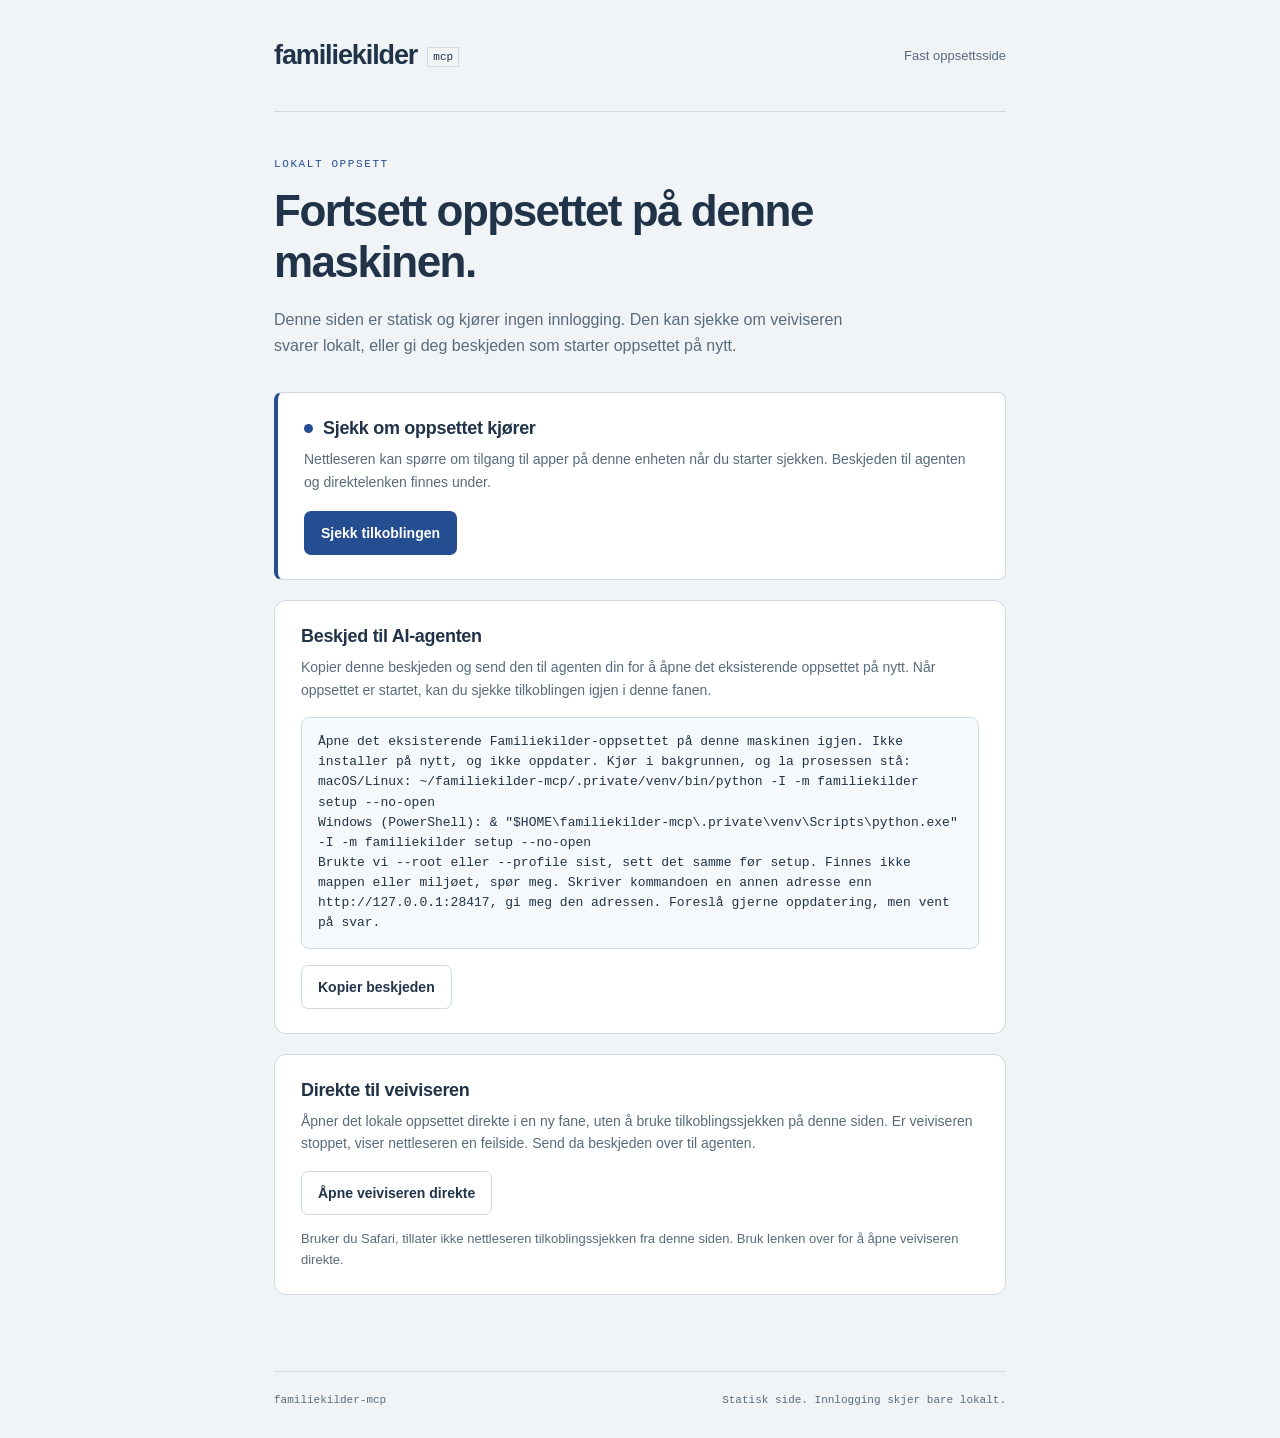
==== pages/oppsett/index.html @ 9336014b "Sync public sources" ====
<!doctype html>
<html lang="nb">
  <head>
    <meta charset="utf-8" />
    <meta name="viewport" content="width=device-width, initial-scale=1" />
    <meta
      http-equiv="Content-Security-Policy"
      content="default-src 'none'; script-src 'self'; style-src 'self'; connect-src http://127.0.0.1:28417; base-uri 'none'; form-action 'none'"
    />
    <title>Oppsett · familiekilder-mcp</title>
    <link rel="stylesheet" href="oppsett.css" />
    <script src="oppsett.js" defer></script>
  </head>
  <body>
    <div class="shell">
      <header class="masthead">
        <a class="brand" href="./">familiekilder<span class="brand-suffix">mcp</span></a>
        <span class="page-label">Fast oppsettsside</span>
      </header>
      <main id="main" class="content">
        <p class="eyebrow">Lokalt oppsett</p>
        <h1>Fortsett oppsettet på denne maskinen.</h1>
        <p class="intro">
          Denne siden er statisk og kjører ingen innlogging. Den kan sjekke om veiviseren svarer
          lokalt, eller gi deg beskjeden som starter oppsettet på nytt.
        </p>
        <noscript>
          <section class="card status-card" aria-labelledby="noscript-title">
            <h2 id="noscript-title">Automatisk tilkoblingssjekk krever JavaScript</h2>
            <p class="card-lead">
              Du kan likevel åpne veiviseren direkte med lenken under, eller kopiere beskjeden til
              AI-agenten for å starte oppsettet på nytt.
            </p>
          </section>
        </noscript>
        <section
          id="check-panel"
          class="card status-card"
          data-state="idle"
          aria-labelledby="status-title"
          hidden
        >
          <div id="status-region" class="status-body" role="status" aria-live="polite">
            <div class="status-header">
              <span class="status-dot" aria-hidden="true"></span>
              <h2 id="status-title">Sjekk om oppsettet kjører</h2>
            </div>
            <p id="status-detail" class="status-detail">
              Nettleseren kan spørre om tilgang til apper på denne enheten når du starter sjekken.
              Beskjeden til agenten og direktelenken finnes under.
            </p>
            <p id="status-prompt-help" class="status-hint" hidden>
              Venter fortsatt på svar fra nettleseren. Se etter en forespørsel om tilgang i
              adressefeltet, eller bruk direktelenken eller beskjeden til agenten under.
            </p>
            <p id="status-denied" class="denied-note" hidden>
              Nettleseren melder at lokal tilgang er blokkert for denne siden. Du kan likevel åpne
              veiviseren direkte med lenken under, eller endre tillatelsen i nettleseren og prøve
              igjen.
            </p>
          </div>
          <div class="actions status-actions">
            <a
              id="continue-link"
              class="primary action-link"
              href="http://127.0.0.1:28417/"
              target="_blank"
              rel="noopener noreferrer"
              hidden
              >Fortsett oppsettet</a
            >
            <button id="check-button" type="button" class="primary">Sjekk tilkoblingen</button>
          </div>
          <p id="other-address-note" class="address-note" hidden>
            Fikk du en annen adresse i terminalen eller fra agenten, bruk den i stedet. En annen
            profil kan bruke den faste porten.
          </p>
        </section>
        <section id="agent-section" class="card" aria-labelledby="agent-title">
          <h2 id="agent-title">Beskjed til AI-agenten</h2>
          <p class="card-lead">
            Kopier denne beskjeden og send den til agenten din for å åpne det eksisterende oppsettet
            på nytt. Når oppsettet er startet, kan du sjekke tilkoblingen igjen i denne fanen.
          </p>
          <pre id="agent-message" tabindex="0">Åpne det eksisterende Familiekilder-oppsettet på denne maskinen igjen. Ikke installer på nytt, og ikke oppdater. Kjør i bakgrunnen, og la prosessen stå:
macOS/Linux: ~/familiekilder-mcp/.private/venv/bin/python -I -m familiekilder setup --no-open
Windows (PowerShell): &amp; "$HOME\familiekilder-mcp\.private\venv\Scripts\python.exe" -I -m familiekilder setup --no-open
Brukte vi --root eller --profile sist, sett det samme før setup. Finnes ikke mappen eller miljøet, spør meg. Skriver kommandoen en annen adresse enn http://127.0.0.1:28417, gi meg den adressen. Foreslå gjerne oppdatering, men vent på svar.</pre>
          <div class="actions copy-actions">
            <button id="copy-message" type="button" class="secondary" hidden>
              Kopier beskjeden
            </button>
            <span
              id="copy-feedback"
              class="copy-feedback"
              role="status"
              aria-live="polite"
              hidden
            ></span>
          </div>
        </section>
        <section id="direct-section" class="card" aria-labelledby="direct-title">
          <h2 id="direct-title">Direkte til veiviseren</h2>
          <p class="card-lead">
            Åpner det lokale oppsettet direkte i en ny fane, uten å bruke tilkoblingssjekken på
            denne siden. Er veiviseren stoppet, viser nettleseren en feilside. Send da beskjeden
            over til agenten.
          </p>
          <div class="actions">
            <a
              id="direct-link"
              class="secondary action-link"
              href="http://127.0.0.1:28417/"
              target="_blank"
              rel="noopener noreferrer"
              >Åpne veiviseren direkte</a
            >
          </div>
          <!-- Documented, untested: Safari blocks HTTPS-to-loopback fetch (WebKit bug 171934). -->
          <p class="note">
            Bruker du Safari, tillater ikke nettleseren tilkoblingssjekken fra denne siden. Bruk
            lenken over for å åpne veiviseren direkte.
          </p>
        </section>
      </main>
      <footer class="page-footer">
        <span>familiekilder-mcp</span><span>Statisk side. Innlogging skjer bare lokalt.</span>
      </footer>
    </div>
  </body>
</html>
---- pages/oppsett/oppsett.css ----
:root {
  color-scheme: light dark;
  --ink: #203348;
  --muted: #586b7c;
  --blue: #254d91;
  --blue-hover: #173b78;
  --blue-soft: #e9f0fa;
  --blue-soft-border: #bacce6;
  --primary-ink: #ffffff;
  --line: #cfdae4;
  --paper: #ffffff;
  --ground: #f0f4f7;
  --code-bg: #f6f9fb;
  --green: #176955;
  --danger: #9b342b;
  --danger-soft: #fdf4f3;
  --danger-border: #dcaaa6;
  font-family: -apple-system, BlinkMacSystemFont, 'Segoe UI', sans-serif;
  color: var(--ink);
  background: var(--ground);
}

@media (prefers-color-scheme: dark) {
  :root {
    --ink: #e7eef6;
    --muted: #9eb0c3;
    --blue: #7eb0ff;
    --blue-hover: #3b72cc;
    --blue-soft: #1a2c47;
    --blue-soft-border: #2f4d78;
    --primary-bg: #2f63b8;
    --primary-ink: #ffffff;
    --line: #2a3a4e;
    --paper: #162130;
    --ground: #0f1722;
    --code-bg: #101926;
    --green: #4fd1a5;
    --danger: #f28b82;
    --danger-soft: #2a191b;
    --danger-border: #6e3531;
  }
}

* {
  box-sizing: border-box;
}

body {
  margin: 0;
  min-height: 100vh;
}

button {
  font: inherit;
  cursor: pointer;
}

button:disabled {
  cursor: wait;
  opacity: 0.55;
}

a {
  color: var(--blue);
  text-underline-offset: 3px;
}

:focus-visible {
  outline: 3px solid var(--blue);
  outline-offset: 4px;
}

[hidden] {
  display: none !important;
}

.shell {
  max-width: 820px;
  margin: 0 auto;
  padding: 0 44px;
}

.masthead {
  height: 112px;
  display: flex;
  align-items: center;
  justify-content: space-between;
  gap: 16px;
  border-bottom: 1px solid var(--line);
}

.brand {
  font-family: 'Avenir Next', 'Segoe UI', sans-serif;
  font-size: 27px;
  font-weight: 700;
  letter-spacing: -1.1px;
  color: var(--ink);
  text-decoration: none;
}

.brand-suffix {
  display: inline-block;
  font-family: ui-monospace, monospace;
  font-size: 11px;
  font-weight: 500;
  letter-spacing: 0;
  margin-left: 10px;
  border: 1px solid var(--line);
  padding: 3px 5px;
  vertical-align: middle;
}

.page-label {
  font-size: 13px;
  color: var(--muted);
  white-space: nowrap;
}

.content {
  padding: 46px 0 56px;
}

.eyebrow {
  margin: 0 0 15px;
  text-transform: uppercase;
  letter-spacing: 1.6px;
  font:
    11px ui-monospace,
    monospace;
  color: var(--blue);
}

h1 {
  font-family: 'Avenir Next', 'Segoe UI', sans-serif;
  font-size: clamp(30px, 4vw, 44px);
  line-height: 1.16;
  letter-spacing: -1.5px;
  font-weight: 600;
  margin: 0 0 20px;
}

h2 {
  font-size: 18px;
  line-height: 1.3;
  letter-spacing: -0.3px;
  margin: 0 0 8px;
}

p {
  line-height: 1.6;
}

.intro {
  max-width: 610px;
  line-height: 1.65;
  margin: 0 0 32px;
  color: var(--muted);
  font-size: 16px;
}

.card {
  background: var(--paper);
  border: 1px solid var(--line);
  border-radius: 12px;
  padding: 24px 26px;
  margin-bottom: 20px;
}

.card-lead {
  margin: 0 0 16px;
  color: var(--muted);
  font-size: 14px;
}

.status-card {
  border-radius: 8px;
  border-left: 4px solid var(--blue);
}

.status-card[data-state='checking'] {
  background: var(--blue-soft);
  border-color: var(--blue-soft-border);
  border-left-color: var(--blue);
}

.status-card[data-state='contact'] {
  border-left-color: var(--green);
}

.status-card[data-state='no-contact'] {
  border-left-color: var(--danger);
}

.status-header {
  display: flex;
  align-items: flex-start;
  gap: 10px;
  margin-bottom: 8px;
}

.status-header h2 {
  margin: 0;
}

.status-card[data-state='contact'] .status-header h2 {
  color: var(--green);
}

.status-card[data-state='no-contact'] .status-header h2 {
  color: var(--danger);
}

.status-dot {
  width: 9px;
  height: 9px;
  margin-top: 7px;
  border-radius: 50%;
  flex-shrink: 0;
  background: var(--blue);
}

.status-card[data-state='checking'] .status-dot {
  animation: pulse 1.2s ease-in-out infinite;
}

.status-card[data-state='contact'] .status-dot {
  background: var(--green);
}

.status-card[data-state='no-contact'] .status-dot {
  background: var(--danger);
}

@keyframes pulse {
  0%,
  100% {
    opacity: 1;
  }
  50% {
    opacity: 0.3;
  }
}

.status-detail {
  margin: 0;
  color: var(--muted);
  font-size: 14px;
}

.status-hint {
  margin: 12px 0 0;
  padding: 12px 14px;
  border-radius: 8px;
  border: 1px solid var(--blue-soft-border);
  background: var(--paper);
  color: var(--ink);
  font-size: 14px;
}

.denied-note {
  margin: 12px 0 0;
  padding: 12px 14px;
  border-radius: 8px;
  border: 1px solid var(--danger-border);
  background: var(--danger-soft);
  color: var(--danger);
  font-size: 14px;
}

.status-actions {
  margin-top: 18px;
}

.address-note {
  margin: 14px 0 0;
  color: var(--muted);
  font-size: 13px;
}

.actions {
  display: flex;
  flex-wrap: wrap;
  align-items: center;
  gap: 12px;
}

.primary,
.secondary {
  border-radius: 7px;
  padding: 11px 16px;
  min-height: 44px;
  font-size: 14px;
  font-weight: 550;
  border: 1px solid transparent;
}

.action-link {
  display: inline-flex;
  align-items: center;
  justify-content: center;
  text-decoration: none;
}

.primary {
  background: var(--primary-bg, var(--blue));
  color: var(--primary-ink);
}

.primary:hover {
  background: var(--blue-hover);
}

.secondary {
  background: var(--paper);
  border-color: var(--line);
  color: var(--ink);
}

.secondary:hover {
  border-color: var(--blue);
}

pre {
  margin: 0 0 16px;
  padding: 14px 16px;
  border: 1px solid var(--line);
  border-radius: 8px;
  background: var(--code-bg);
  color: var(--ink);
  font-family: ui-monospace, SFMono-Regular, Menlo, Consolas, monospace;
  font-size: 13px;
  line-height: 1.55;
  white-space: pre-wrap;
  overflow-wrap: anywhere;
}

.copy-feedback {
  font-size: 13px;
  color: var(--green);
}

.note {
  font-size: 13px;
  color: var(--muted);
  margin: 14px 0 0;
}

.page-footer {
  border-top: 1px solid var(--line);
  padding: 22px 0 30px;
  display: flex;
  justify-content: space-between;
  gap: 16px;
  font:
    11px ui-monospace,
    monospace;
  color: var(--muted);
}

@media (max-width: 640px) {
  .shell {
    padding: 0 20px;
  }

  .masthead {
    height: 82px;
  }

  .brand {
    font-size: 23px;
  }

  .content {
    padding: 28px 0 40px;
  }

  .card {
    padding: 20px 18px;
  }

  .page-footer {
    flex-direction: column;
    gap: 6px;
    line-height: 1.5;
  }
}

@media (prefers-reduced-motion: reduce) {
  * {
    scroll-behavior: auto !important;
  }

  .status-card[data-state='checking'] .status-dot {
    animation: none;
  }
}
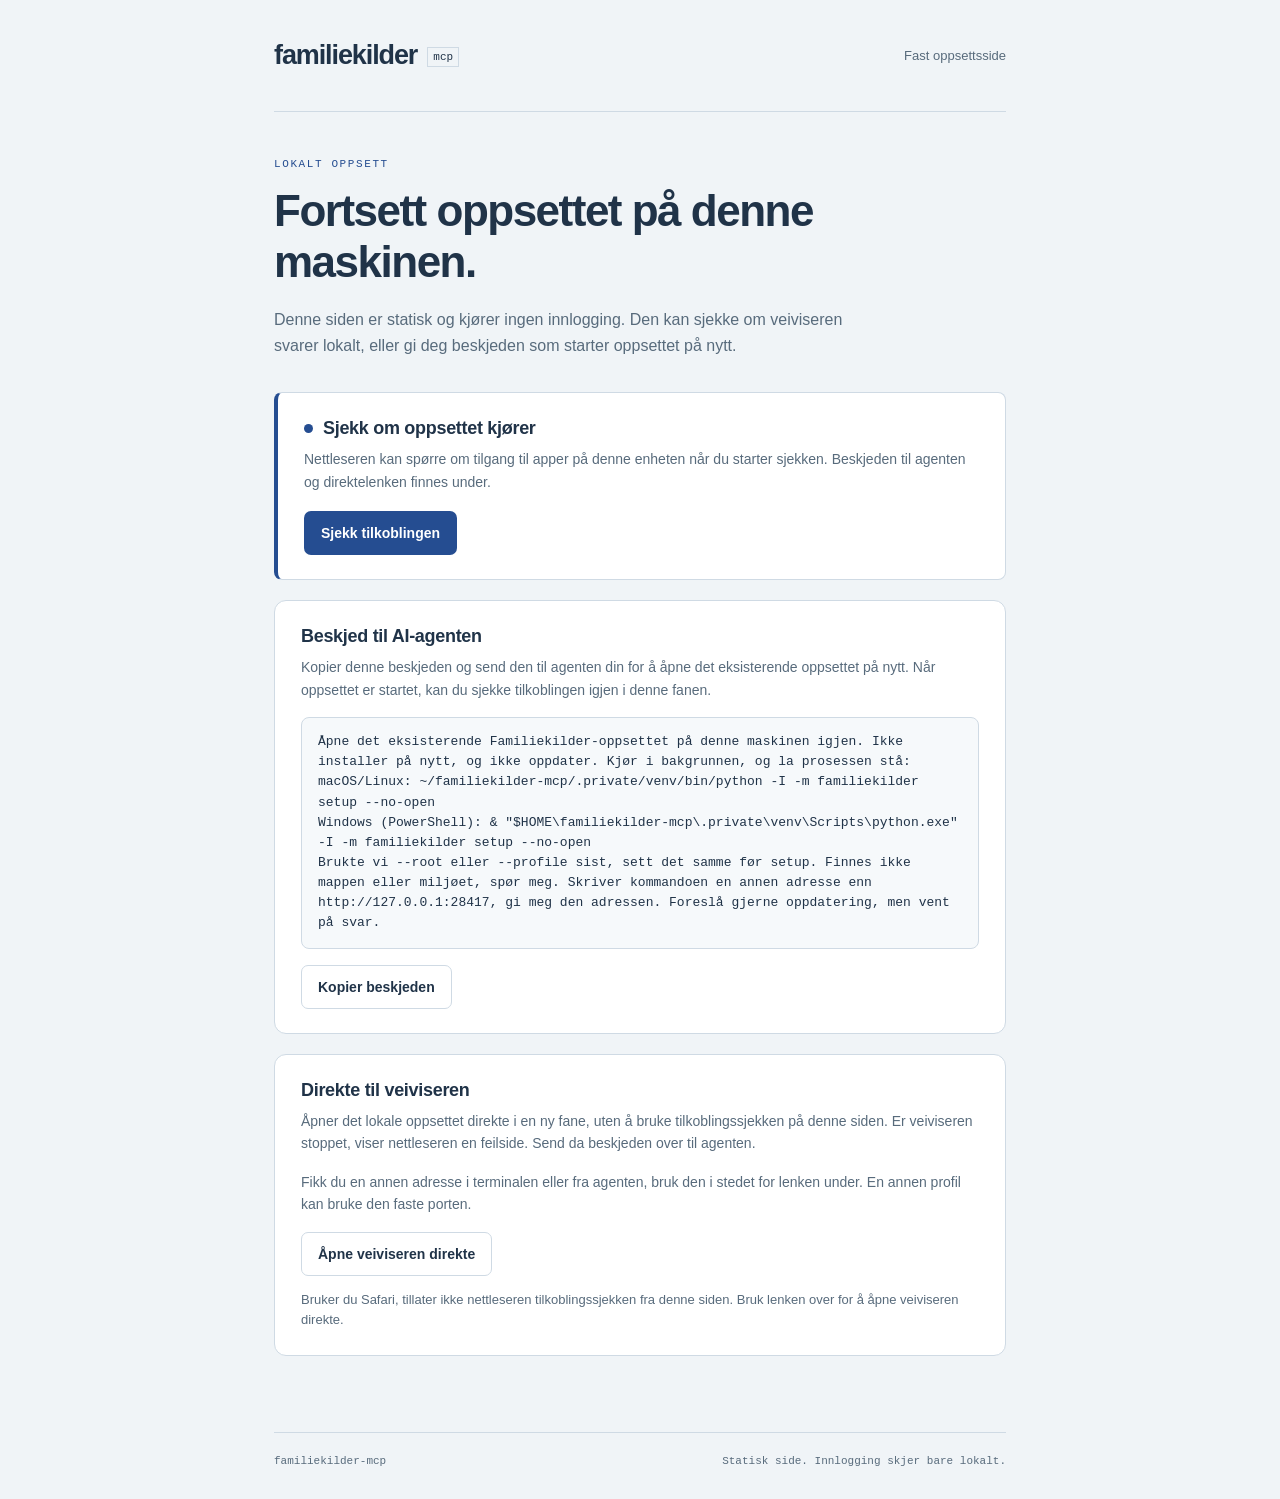
==== commit 29905afd: "Sync public sources" ====
--- a/pages/oppsett/index.html
+++ b/pages/oppsett/index.html
@@ -106,6 +106,10 @@
             denne siden. Er veiviseren stoppet, viser nettleseren en feilside. Send da beskjeden
             over til agenten.
           </p>
+          <p class="card-lead">
+            Fikk du en annen adresse i terminalen eller fra agenten, bruk den i stedet for lenken
+            under. En annen profil kan bruke den faste porten.
+          </p>
           <div class="actions">
             <a
               id="direct-link"
